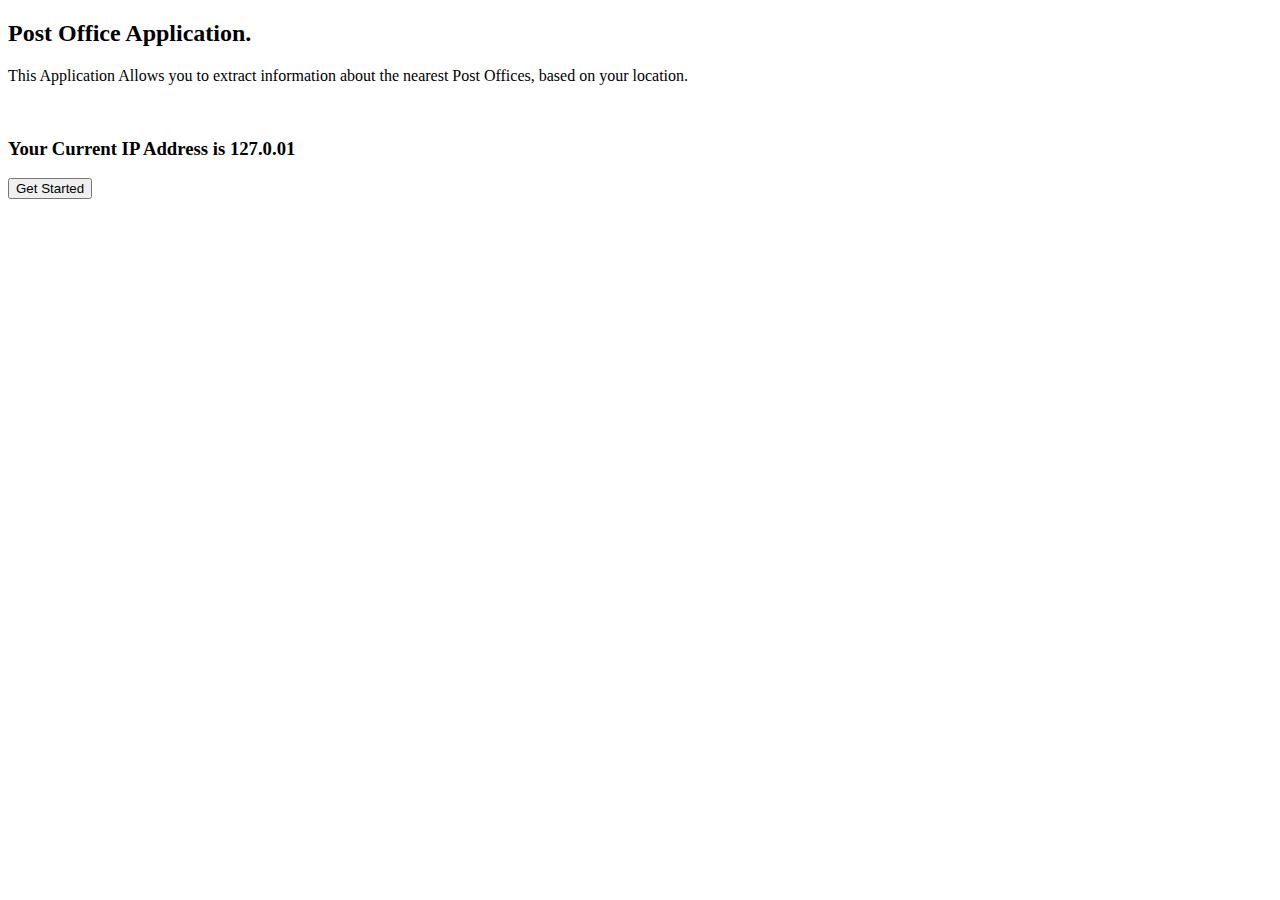
==== index.html @ 72cc411f "Create index.html" ====
<!DOCTYPE html>
<html lang="en">
<head>
    <meta charset="UTF-8">
    <meta name="viewport" content="width=device-width, initial-scale=1.0">
    <title>Frontend 3 Module Test- October</title>
    <link rel="stylesheet" href="">
    <link href="https://cdn.jsdelivr.net/npm/bootstrap@5.3.2/dist/css/bootstrap.min.css" rel="stylesheet" integrity="sha384-T3c6CoIi6uLrA9TneNEoa7RxnatzjcDSCmG1MXxSR1GAsXEV/Dwwykc2MPK8M2HN" crossorigin="anonymous">
    <script src="https://cdn.jsdelivr.net/npm/bootstrap@5.3.2/dist/js/bootstrap.bundle.min.js" integrity="sha384-C6RzsynM9kWDrMNeT87bh95OGNyZPhcTNXj1NW7RuBCsyN/o0jlpcV8Qyq46cDfL" crossorigin="anonymous"></script>
</head>
<body>
    <section>
        <div class="row">
            <div class="col bg-dark text-white text-center">
                <div class="">
                    <h2>Post Office Application.</h2>
                    <p>This Application Allows you to extract information about the nearest Post Offices, based on your location.</p>
                    <img src="" alt="">
                </div>
            </div>

            <div class="col bg-primary text-white text-center">
                <h3>Your Current IP Address is <b>127.0.01</b></h3>
                <button>Get Started</button>
            </div>

        </div>
        
    </section>
</body>
</html>
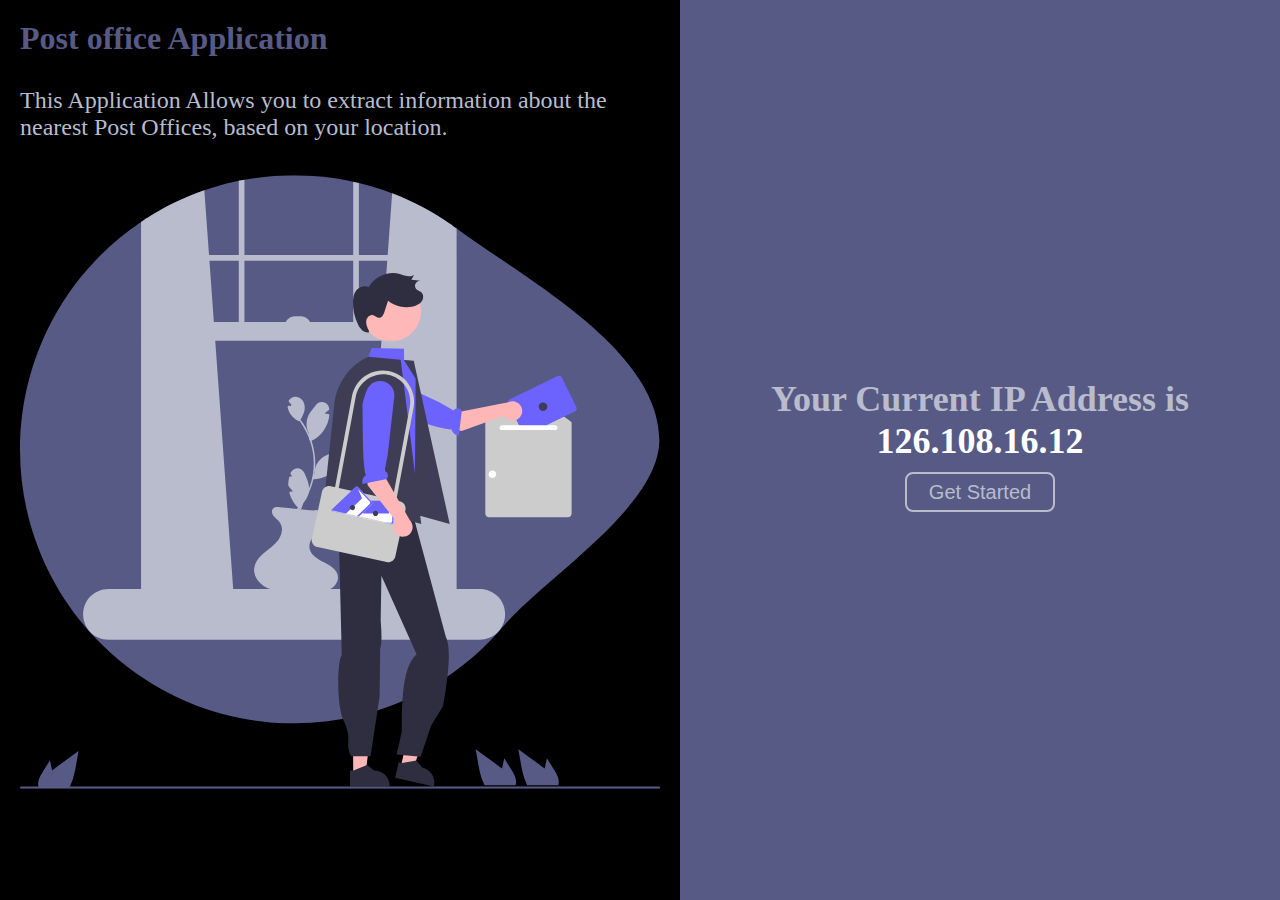
==== commit c1ee2dc4: "final" ====
--- a/index.html
+++ b/index.html
@@ -3,29 +3,25 @@
 <head>
     <meta charset="UTF-8">
     <meta name="viewport" content="width=device-width, initial-scale=1.0">
-    <title>Frontend 3 Module Test- October</title>
-    <link rel="stylesheet" href="">
-    <link href="https://cdn.jsdelivr.net/npm/bootstrap@5.3.2/dist/css/bootstrap.min.css" rel="stylesheet" integrity="sha384-T3c6CoIi6uLrA9TneNEoa7RxnatzjcDSCmG1MXxSR1GAsXEV/Dwwykc2MPK8M2HN" crossorigin="anonymous">
-    <script src="https://cdn.jsdelivr.net/npm/bootstrap@5.3.2/dist/js/bootstrap.bundle.min.js" integrity="sha384-C6RzsynM9kWDrMNeT87bh95OGNyZPhcTNXj1NW7RuBCsyN/o0jlpcV8Qyq46cDfL" crossorigin="anonymous"></script>
+    <title>Document</title>
+    <link rel="stylesheet" href="css/style.css">
 </head>
 <body>
-    <section>
-        <div class="row">
-            <div class="col bg-dark text-white text-center">
-                <div class="">
-                    <h2>Post Office Application.</h2>
-                    <p>This Application Allows you to extract information about the nearest Post Offices, based on your location.</p>
-                    <img src="" alt="">
-                </div>
+
+    <main class="index-main-page">
+        <section id="index-section-1">
+            <h1>Post office Application</h1>
+            <p>This Application Allows you to extract information about the nearest Post Offices, based on your location.</p>
+            <div class="img-contaier">
+                <img src="images/undraw_messenger_re_8bky 1.svg" width="500px" height="500px" alt="img">
             </div>
+        </section>
+        <section id="index-section-2">
+            <h1>Your Current IP Address is <span class="ip">126.108.16.12</span></h1>
+            <button id="get-started">Get Started</button>
+        </section>
+    </main>
 
-            <div class="col bg-primary text-white text-center">
-                <h3>Your Current IP Address is <b>127.0.01</b></h3>
-                <button>Get Started</button>
-            </div>
-
-        </div>
-        
-    </section>
+    <script src="js/script.js"></script>
 </body>
 </html>--- a/css/style.css
+++ b/css/style.css
@@ -0,0 +1,342 @@
+*{
+    padding: 0;
+    margin: 0;
+    box-sizing: border-box;
+}
+
+.index-main-page{
+    display: flex;
+}
+
+#index-section-1{
+    /* border: 2px solid red; */
+    padding: 20px;
+    width: 100%;
+    height: 100vh;
+    background-color: black;
+}
+
+#index-section-1>h1{
+    color: #575A85;
+    font-family: Montserrat;
+    font-size: 32px;
+    font-style: normal;
+    font-weight: 700;
+    line-height: normal;
+    
+}
+
+#index-section-1>p{
+    margin-top: 30px;
+    color: #B8BCCC;
+    font-family: Inter;
+    font-size: 24px;
+    font-style: normal;
+    font-weight: 400;
+    line-height: normal;
+}
+.img-contaier{
+    display: flex;
+    align-items: center;
+    flex-direction: column;
+    justify-content: center;
+    margin-inline: auto;
+    margin-top: 4%;
+}
+
+.img-contaier>img{
+    width: 50vw;
+    height: 70vh;
+}
+
+
+#index-section-2{
+    width: 100%;
+    padding: 20px;
+    height: 100vh;
+    /* border: 2px solid blue; */
+    background: #575A85;
+    display: flex;
+    flex-direction: column;
+    align-items: center;
+    justify-content: center;
+
+}
+
+
+#index-section-2>h1{
+    color: #B8BCCC;
+    font-family: Inter;
+    font-size: 36px;
+    font-weight: 700;
+    text-align: center;
+}
+
+.ip{
+    color: #FFF;
+}
+
+#get-started{
+    margin: 10px;
+    color:#B8BCCC;;
+    font-size: 20px;
+    background-color: transparent;
+    border: 2px  solid #B8BCCC;
+    border-radius: 8px;
+    width: 150px;
+    height: 40px;
+    transition: all 0.2s linear;
+
+}
+
+#get-started:hover{
+    opacity: 0.8;
+}
+
+
+
+
+#hero-page{
+    display: none;
+}
+
+.loader-section{
+    background-color: rgb(0, 0, 0,0.1);
+    width: 100%;
+    height: 80vh;
+    display: flex;
+    justify-content: center;
+    align-items: center;
+
+}
+
+.loaders{
+    width: 50px;
+    height: 50px;
+    border-radius: 50%;
+    border: 5px solid rgb(170, 170, 170);
+    border-top: 5px solid rgb(126, 126, 159);
+    animation: himanshu 1.5s linear infinite;
+}
+
+@keyframes tanu {
+    0%{
+        transform: (0deg);
+    }
+    100%{
+        transform: rotate(360deg);
+    }
+}
+
+
+
+@media screen and (max-width: 800px) {
+    .index-main-page{
+        background-attachment: blue;
+        flex-direction: column;
+    }
+    
+}
+
+
+
+/* ----------------------main html style------------ */
+
+.main-page-body{
+    background-color: black;
+    color: white;
+    padding: 4%;
+}
+
+.about{
+}
+
+.about>h1{
+    color: #B8BCCC;
+    font-family: Montserrat;
+    font-size: 34px;
+    font-style: normal;
+    font-weight: 700;
+    line-height: normal;
+    margin-bottom: 18px;
+
+}
+.ip-add{
+    color: white;
+    font-size: 34px;
+}
+
+.about-r-1, .about-r-2{
+    display: flex;
+    justify-content: center;
+    color: rgba(184, 188, 204, 0.50);
+    font-family: Inter;
+    font-size: 28px;
+    font-style: normal;
+    font-weight: 700;
+    line-height: normal;
+}
+
+.about-r-1>p ,.about-r-2>p{
+    width: 480px;
+    margin-inline: 1%;
+}
+.about-r-1>p>span, .about-r-2>p>span{
+    color: rgba(255, 255, 255, 0.778);
+}
+
+.map-container{
+    margin-top: 3%;
+    width: 100%;
+    height: 90vh;
+    background: #575A85;
+}
+
+.map-container>h2{
+    padding: 20px 0;
+    color: #B8BCCC;
+    text-align: center;
+    font-family: Montserrat;
+    font-size: 48px;
+    font-weight: 700;
+}
+
+.map{
+    width: 90%;
+    height: 500px;
+    margin-inline: auto;
+
+    /* border: 2px solid red; */
+}
+.map>iframe{
+    width: 100%;
+    height: 100%;
+}
+
+.more-info{
+    padding: 18px 0px;
+
+}
+
+.more-info>h3{
+    color: #B8BCCC;
+    text-align: center;
+    font-family: Montserrat;
+    font-size: 48px;
+    font-weight: 700;
+}
+.more-info>p{
+    color: rgba(184, 188, 204, 0.50);
+    font-family: Inter;
+    font-size: 30px;
+    font-weight: 700;
+    line-height: 60px;
+}
+.more-info>p>span{
+    color: rgba(255, 255, 255, 0.778);
+}
+
+
+.postofice-cards{
+    padding: 18px 0px;
+
+}
+
+.postofice-cards>h1{
+    color: #B8BCCC;
+    text-align: center;
+    font-family: Montserrat;
+    font-size: 48px;
+    font-weight: 700;
+}
+
+#post-ofc-search{
+    background: #000;
+    margin: 1.5% 0%;
+    width: 100%;
+    height: 40px;
+    border: 2px solid #B8BCCC;
+    border-radius: 6px;
+    padding: 4px 12px;
+    box-sizing: border-box;
+    color: white;
+    font-size: 20px;
+    outline: none;
+}
+
+#post-ofc-search::placeholder{
+    color: #B8BCCC;
+    font-family: Montserrat;
+    font-size: 20px;
+    font-style: normal;
+    font-weight: 400;
+    line-height: normal;
+    
+}
+
+.card-container{
+    display: flex;
+    flex-direction: row;
+    justify-content: space-between;
+    align-items: center;
+    flex-wrap: wrap;
+
+
+}
+
+.card{
+    margin: 2% 0%;
+    width:650px;
+    height: 399px;
+    /* flex-shrink: 0; */
+    border-radius: 10px;
+    background: #575A85;
+    padding: 2%;
+}
+
+.card>h4{
+    color: #B8BCCC;
+    font-family: Montserrat;
+    font-size: 34px;
+    font-style: normal;
+    font-weight: 700;
+    line-height: 170%;
+}
+
+.card>h4>span{
+    color: rgba(255, 255, 255, 0.875);
+    /* color: red; */
+}
+
+@media screen and (max-width:1240px){
+    .card-container{
+        justify-content: center;
+    
+    }
+    
+    .card{
+        width: 70%;
+    }
+}
+
+@media screen and (max-width:700px) {
+    .card{
+        width: 90%;
+        height: 250px;
+    }
+    .card>h4{
+        font-size: 20px;
+    }    
+
+    .more-info>p{
+        font-size: 26px;
+    }
+}
+
+@media screen and (max-width:900px) {
+
+    .about-r-1, .about-r-2{
+        flex-direction: column;
+        line-height: 125%;
+    }
+}